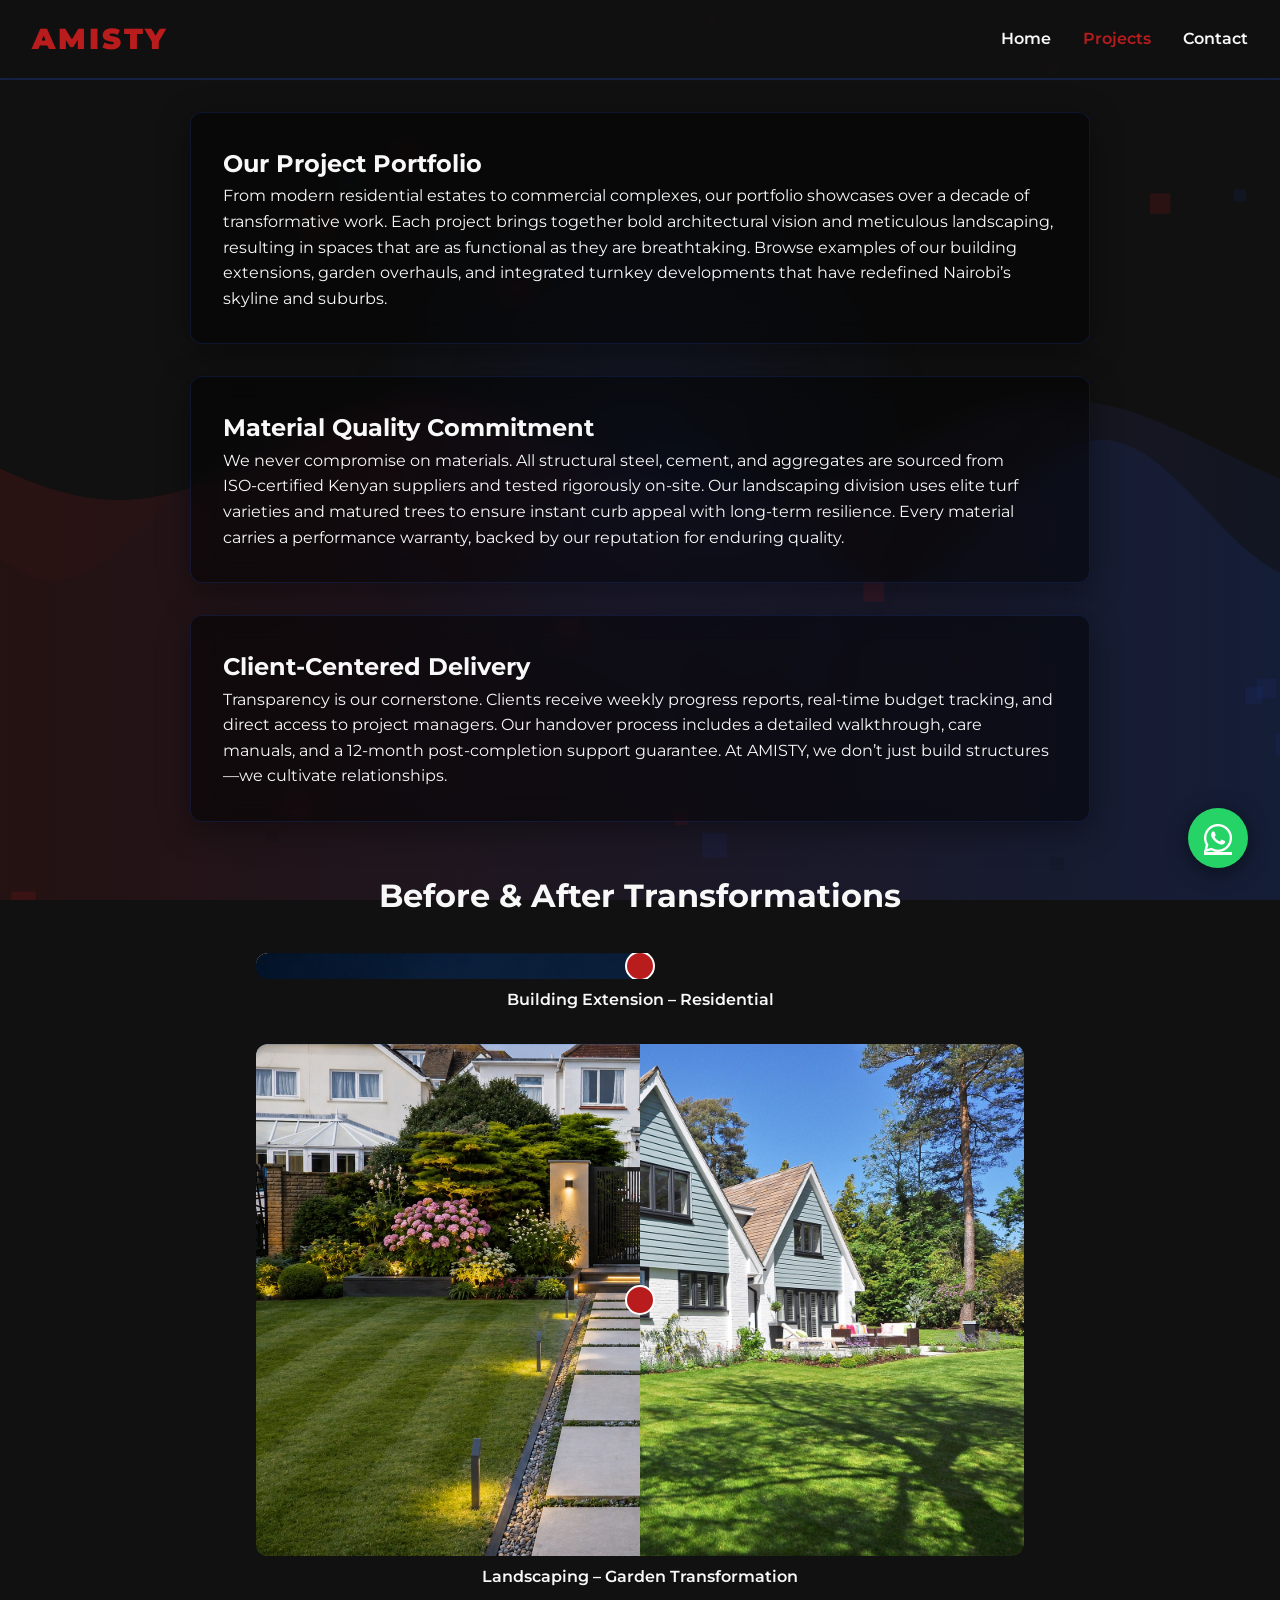
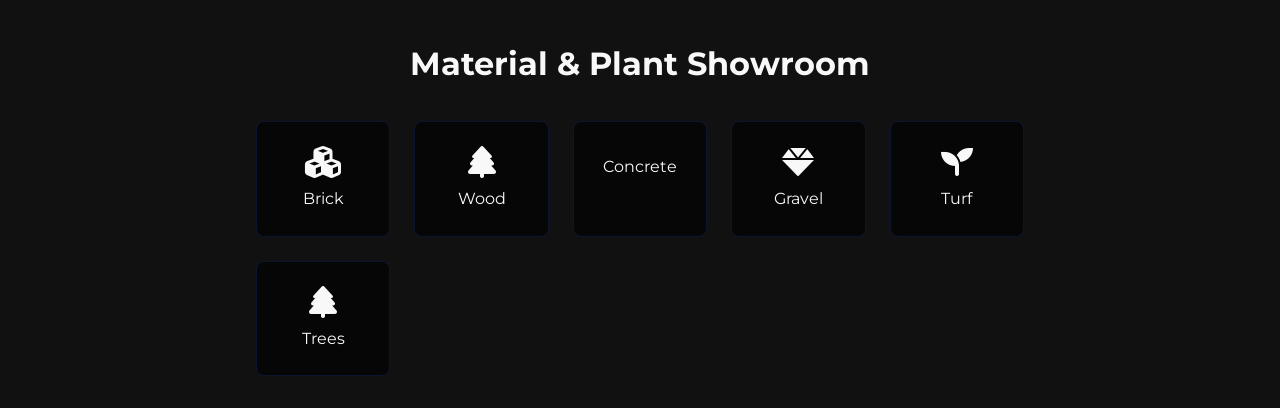
==== projects.html @ 43aec853 "Add files via upload" ====
<!DOCTYPE html>
<html lang="en">
<head>




  <!-- ============ SEO & GOOGLE INDEXING META TAGS ============ -->
<!-- Primary Meta Tags -->
<meta name="title" content="AMISTY Construction | Professional Building & Landscaping Services Kenya">
<meta name="description" content="AMISTY Construction offers professional building and landscaping services in Kenya. Transform your space with expert construction, renovation, and landscape design. Contact us at 0705455312.">
<meta name="keywords" content="construction Kenya, building services Kenya, landscaping Kenya, AMISTY construction, Nairobi construction, building contractors Kenya, landscape design Kenya, home renovation Kenya">
<meta name="author" content="AMISTY Construction">
<meta name="robots" content="index, follow, max-snippet:-1, max-image-preview:large, max-video-preview:-1">
<meta name="googlebot" content="index, follow">
<meta name="language" content="English">
<meta name="revisit-after" content="7 days">
<meta name="rating" content="General">

<!-- Open Graph / Facebook -->
<meta property="og:type" content="website">
<meta property="og:url" content="https://amisty.co.ke/">
<meta property="og:title" content="AMISTY Construction | Professional Building & Landscaping Services">
<meta property="og:description" content="Transform your space with AMISTY Construction. Expert building, renovation, and landscaping services in Kenya. Quality craftsmanship guaranteed.">
<meta property="og:image" content="https://amisty.co.ke/images/amisty-og-image.jpg">
<meta property="og:site_name" content="AMISTY Construction">
<meta property="og:locale" content="en_KE">
<meta property="og:image:width" content="1200">
<meta property="og:image:height" content="630">

<!-- Twitter -->
<meta property="twitter:card" content="summary_large_image">
<meta property="twitter:url" content="https://amisty.co.ke/">
<meta property="twitter:title" content="AMISTY Construction | Building & Landscaping Kenya">
<meta property="twitter:description" content="Professional building and landscaping services in Kenya. Quality construction, renovation, and landscape design.">
<meta property="twitter:image" content="https://amisty.co.ke/images/amisty-og-image.jpg">

<!-- Geo Tags for Kenya -->
<meta name="geo.region" content="KE">
<meta name="geo.placename" content="Nairobi">
<meta name="geo.position" content="-1.2921;36.8219">
<meta name="ICBM" content="-1.2921, 36.8219">

<!-- Canonical URL -->
<link rel="canonical" href="https://amisty.co.ke/">

<!-- Google Site Verification (Replace with your code from Google Search Console) -->
<meta name="google-site-verification" content="YOUR_GOOGLE_VERIFICATION_CODE">

<!-- Schema.org Structured Data -->
<script type="application/ld+json">
{
  "@context": "https://schema.org",
  "@type": "LocalBusiness",
  "name": "AMISTY Construction",
  "description": "Professional building and landscaping services in Kenya",
  "url": "https://amisty.co.ke",
  "telephone": "+254705455312",
  "email": "hello@amisty.co.ke",
  "address": {
    "@type": "PostalAddress",
    "addressLocality": "Nairobi",
    "addressCountry": "KE"
  },
  "openingHoursSpecification": [
    {
      "@type": "OpeningHoursSpecification",
      "dayOfWeek": ["Monday", "Tuesday", "Wednesday", "Thursday", "Friday"],
      "opens": "08:00",
      "closes": "18:00"
    },
    {
      "@type": "OpeningHoursSpecification",
      "dayOfWeek": "Saturday",
      "opens": "09:00",
      "closes": "14:00"
    }
  ],
  "priceRange": "$$",
  "areaServed": {
    "@type": "Country",
    "name": "Kenya"
  },
  "sameAs": [
    "https://www.facebook.com/amistyconstruction",
    "https://www.instagram.com/amistyconstruction",
    "https://twitter.com/amistybuild"
  ]
}
</script>

<!-- Favicon -->
<link rel="icon" type="image/x-icon" href="/favicon.ico">
<link rel="apple-touch-icon" href="/apple-touch-icon.png">

<!-- PWA Manifest -->
<link rel="manifest" href="/manifest.json">


  <meta charset="UTF-8">
  <meta name="viewport" content="width=device-width, initial-scale=1.0">
  <title>AMISTY Construction - Projects</title>
  <link href="https://fonts.googleapis.com/css2?family=Montserrat:wght@400;600;700;900&display=swap" rel="stylesheet">
  <link rel="stylesheet" href="https://cdnjs.cloudflare.com/ajax/libs/font-awesome/6.0.0-beta3/css/all.min.css">
  <link rel="stylesheet" href="css/style-projects.css">
</head>
<body>
  <canvas id="bg-canvas"></canvas>
  <div class="tilt-shape"></div>

  <header class="site-header">
    <div class="logo">AMISTY</div>
    <button class="hamburger" aria-label="Menu">&#9776;</button>
    <nav class="main-nav">
      <ul>
        <li><a href="index.html">Home</a></li>
        <li><a href="projects.html" class="active">Projects</a></li>
        <li><a href="contact.html">Contact</a></li>
      </ul>
    </nav>
  </header>

  <a href="https://wa.me/254705455312?text=Hello%20AMISTY%20Construction%2C%20I%27m%20interested%20in%20your%20services.%20Please%20contact%20me." class="whatsapp-float" target="_blank" rel="noopener" aria-label="WhatsApp">
    <i class="fab fa-whatsapp"></i>
  </a>

  <main>
    <section class="content-section glass-card fade-in">
      <h2>Our Project Portfolio</h2>
      <p>From modern residential estates to commercial complexes, our portfolio showcases over a decade of transformative work. Each project brings together bold architectural vision and meticulous landscaping, resulting in spaces that are as functional as they are breathtaking. Browse examples of our building extensions, garden overhauls, and integrated turnkey developments that have redefined Nairobi’s skyline and suburbs.</p>
    </section>

    <section class="content-section glass-card fade-in">
      <h2>Material Quality Commitment</h2>
      <p>We never compromise on materials. All structural steel, cement, and aggregates are sourced from ISO‑certified Kenyan suppliers and tested rigorously on-site. Our landscaping division uses elite turf varieties and matured trees to ensure instant curb appeal with long‑term resilience. Every material carries a performance warranty, backed by our reputation for enduring quality.</p>
    </section>

    <section class="content-section glass-card fade-in">
      <h2>Client‑Centered Delivery</h2>
      <p>Transparency is our cornerstone. Clients receive weekly progress reports, real‑time budget tracking, and direct access to project managers. Our handover process includes a detailed walkthrough, care manuals, and a 12‑month post‑completion support guarantee. At AMISTY, we don’t just build structures—we cultivate relationships.</p>
    </section>

    <!-- Before/After Sliders -->
    <h2 class="section-title">Before & After Transformations</h2>
    <div class="slider-container fade-in">
      <div class="before-after">
        <div class="ba-images">
          <img src="house1.jpg" alt="Before building" class="ba-before">
          <img src="fhouse1.png" alt="After building" class="ba-after" id="after-img-1">
        </div>
        <input type="range" min="0" max="100" value="50" class="ba-slider" id="slider1">
      </div>
      <p class="slider-caption">Building Extension – Residential</p>
    </div>

    <div class="slider-container fade-in">
      <div class="before-after">
        <div class="ba-images">
          <img src="landscaping1.jpg" alt="Before landscaping" class="ba-before">
          <img src="flandscaping1.png" alt="After landscaping" class="ba-after" id="after-img-2">
        </div>
        <input type="range" min="0" max="100" value="50" class="ba-slider" id="slider2">
      </div>
      <p class="slider-caption">Landscaping – Garden Transformation</p>
    </div>

    <!-- Material & Plant Showroom -->
    <h2 class="section-title">Material & Plant Showroom</h2>
    <div class="showroom-grid fade-in">
      <div class="showroom-item" data-item="brick"><i class="fas fa-cubes"></i><span>Brick</span></div>
      <div class="showroom-item" data-item="wood"><i class="fas fa-tree"></i><span>Wood</span></div>
      <div class="showroom-item" data-item="concrete"><i class="fas fa-trowel"></i><span>Concrete</span></div>
      <div class="showroom-item" data-item="gravel"><i class="fas fa-gem"></i><span>Gravel</span></div>
      <div class="showroom-item" data-item="turf"><i class="fas fa-seedling"></i><span>Turf</span></div>
      <div class="showroom-item" data-item="trees"><i class="fas fa-tree"></i><span>Trees</span></div>
    </div>

    <!-- Modal for material/plant -->
    <div class="modal-overlay" id="modal">
      <div class="modal-content glass-card">
        <span class="modal-close" id="modal-close">&times;</span>
        <h3 id="modal-title"></h3>
        <img id="modal-img" src="" alt="">
        <p id="modal-desc"></p>
      </div>
    </div>
  </main>








  <script src="js/projects.js"></script>
</body>
</html>
---- css/style-projects.css ----
/* Same base as home, copy necessary including header, whatsapp, glass, etc. We'll rewrite minimal common styles. */
* { margin:0; padding:0; box-sizing:border-box; }
body { font-family:'Montserrat', sans-serif; background:#111111; color:#F8F8F8; overflow-x:hidden; position:relative; line-height:1.6; }
#bg-canvas { position:fixed; top:0; left:0; width:100%; height:100%; z-index:-2; pointer-events:none; }
.tilt-shape { position:fixed; top:50%; left:50%; width:600px; height:600px; background:radial-gradient(circle, rgba(30,58,138,0.2) 0%, transparent 70%); clip-path:polygon(30% 0%, 70% 0%, 100% 30%, 100% 70%, 70% 100%, 30% 100%, 0% 70%, 0% 30%); transform:translate(-50%,-50%); z-index:-1; pointer-events:none; transition: transform 0.1s ease-out; }

.site-header { display:flex; justify-content:space-between; align-items:center; padding:1rem 2rem; background:rgba(17,17,17,0.8); backdrop-filter:blur(10px); position:sticky; top:0; z-index:100; border-bottom:2px solid rgba(30,58,138,0.4); }
.logo { font-size:1.8rem; font-weight:900; letter-spacing:3px; color:#B91C1C; }
.hamburger { display:none; font-size:2rem; background:none; border:none; color:#F8F8F8; cursor:pointer; }
.main-nav ul { list-style:none; display:flex; gap:2rem; }
.main-nav a { color:#F8F8F8; text-decoration:none; font-weight:600; transition: color 0.3s; }
.main-nav a:hover,.main-nav a.active { color:#B91C1C; }
.whatsapp-float { position:fixed; bottom:2rem; right:2rem; background:#25D366; width:60px; height:60px; border-radius:50%; display:flex; align-items:center; justify-content:center; color:white; font-size:2rem; box-shadow:0 4px 20px rgba(0,0,0,0.5); z-index:200; transition:transform 0.3s; }
.whatsapp-float:hover { transform:scale(1.1); }
.glass-card { background:rgba(0,0,0,0.5); backdrop-filter:blur(12px); border:1px solid rgba(30,58,138,0.3); border-radius:12px; padding:2rem; margin:2rem auto; max-width:900px; box-shadow:0 8px 32px rgba(0,0,0,0.4); }
.section-title { text-align:center; font-size:2rem; margin-top:3rem; }

/* Sliders */
.slider-container { max-width:800px; margin:2rem auto; padding:0 1rem; }
.before-after { position:relative; overflow:hidden; border-radius:12px; }
.ba-images img { width:100%; height:auto; display:block; }
.ba-before { position:relative; z-index:1; }
.ba-after { position:absolute; top:0; left:0; height:100%; width:50%; object-fit:cover; z-index:2; clip-path: inset(0 50% 0 0); }
.ba-slider { position:absolute; top:50%; left:0; width:100%; z-index:3; transform:translateY(-50%); -webkit-appearance:none; appearance:none; background:transparent; height:10px; }
.ba-slider::-webkit-slider-thumb { -webkit-appearance:none; appearance:none; width:30px; height:30px; background:#B91C1C; border-radius:50%; cursor:pointer; border:2px solid white; }
.slider-caption { text-align:center; margin-top:0.5rem; font-weight:600; }

/* Showroom */
.showroom-grid { display:grid; grid-template-columns: repeat(auto-fit, minmax(120px,1fr)); gap:1.5rem; max-width:800px; margin:2rem auto; padding:0 1rem; }
.showroom-item { background:rgba(0,0,0,0.6); border:1px solid rgba(30,58,138,0.3); border-radius:8px; padding:1.5rem; text-align:center; cursor:pointer; transition:0.3s; }
.showroom-item i { font-size:2rem; display:block; margin-bottom:0.5rem; }
.showroom-item:hover { background:#1E3A8A; color:white; }

/* Modal */
.modal-overlay { display:none; position:fixed; top:0; left:0; width:100%; height:100%; background:rgba(0,0,0,0.8); z-index:300; justify-content:center; align-items:center; }
.modal-content { position:relative; max-width:500px; width:90%; text-align:center; }
.modal-close { position:absolute; top:10px; right:20px; font-size:2rem; cursor:pointer; color:white; }
#modal-img { width:100%; max-height:300px; object-fit:cover; margin:1rem 0; border-radius:8px; }

.fade-in { opacity:0; transform:translateY(30px); transition:0.6s; }
.fade-in.visible { opacity:1; transform:translateY(0); }

@media (max-width:768px) {
  .hamburger { display:block; }
  .main-nav { position:fixed; top:0; left:-100%; width:70%; height:100vh; background:rgba(0,0,0,0.95); backdrop-filter:blur(10px); flex-direction:column; padding:2rem; transition:left 0.3s; z-index:99; }
  .main-nav.active { left:0; }
  .main-nav ul { flex-direction:column; gap:1.5rem; }
}
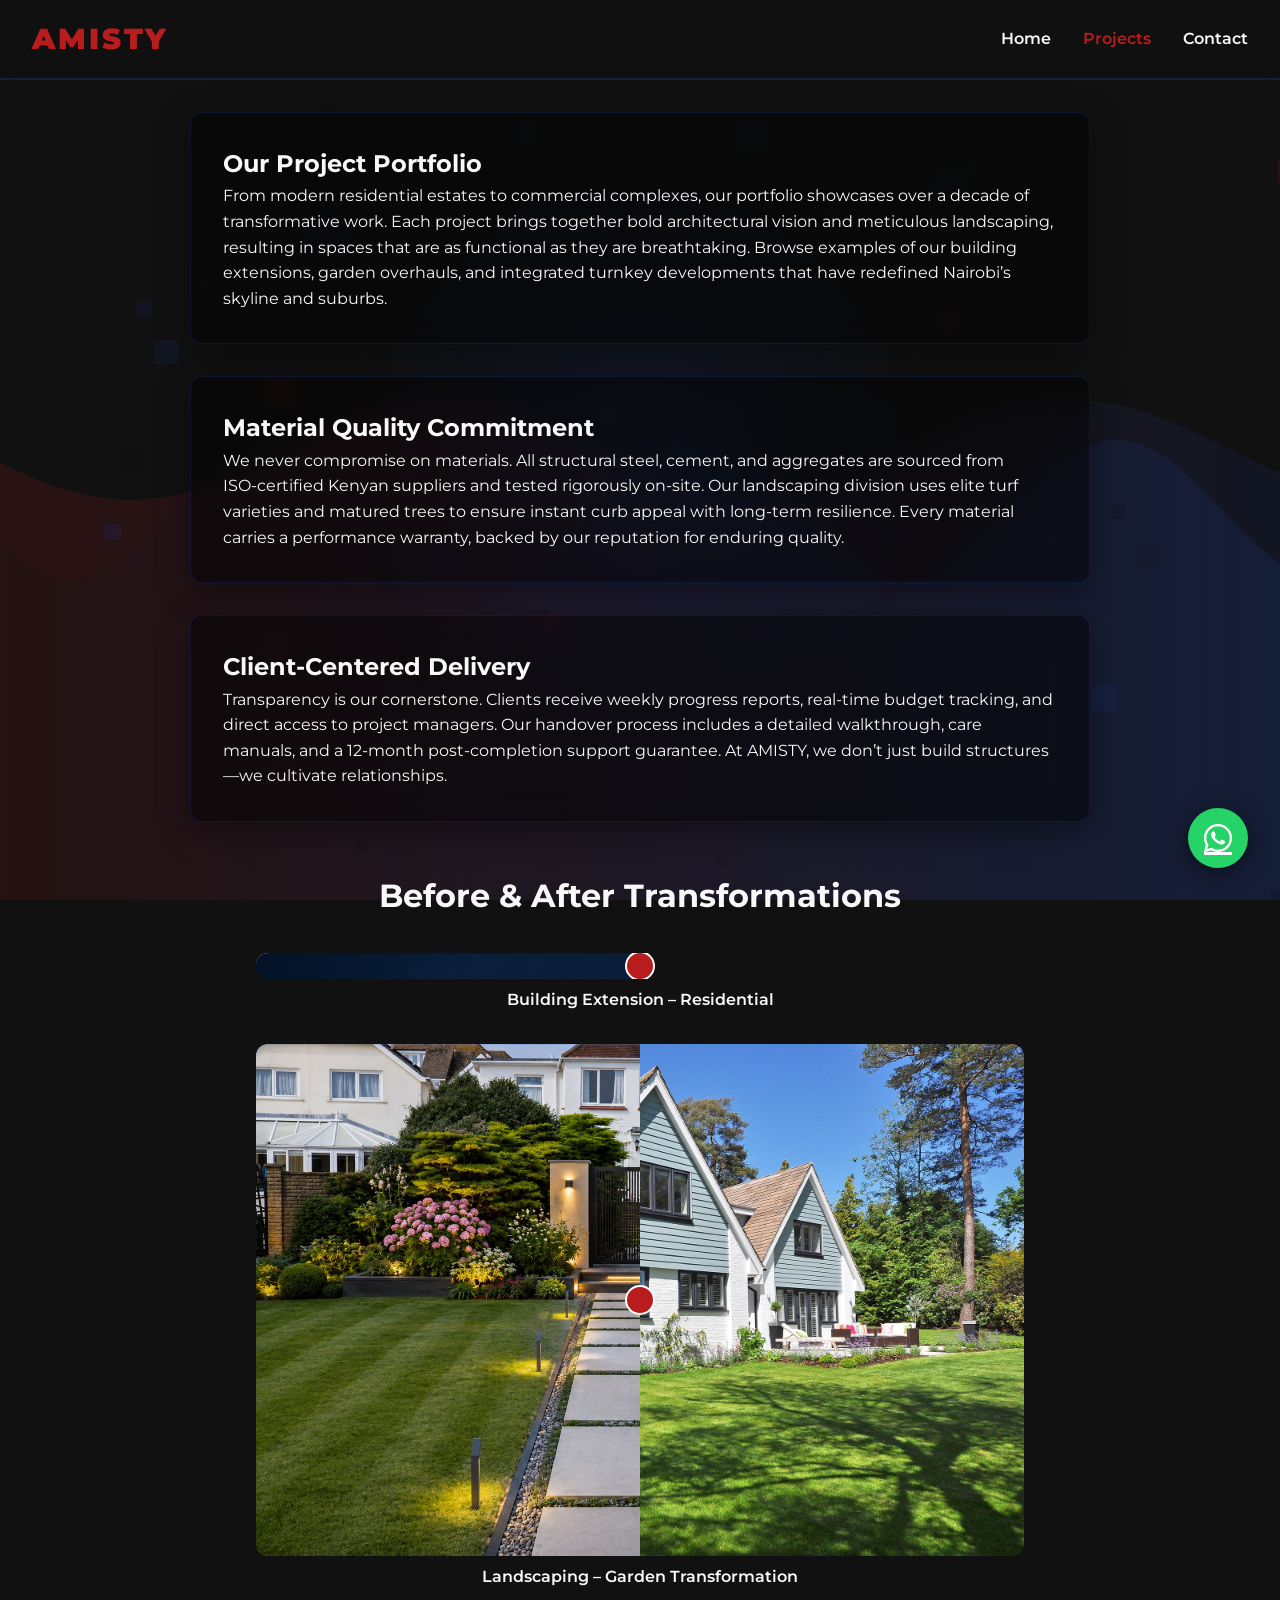
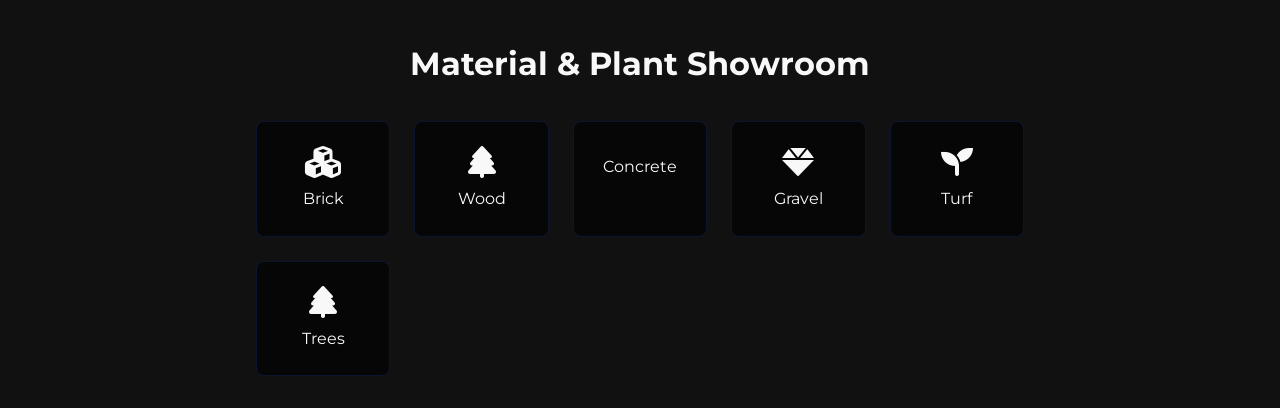
==== commit dcf9219b: "Update projects.html" ====
--- a/projects.html
+++ b/projects.html
@@ -10,7 +10,7 @@
 <!-- Primary Meta Tags -->
 <meta name="title" content="AMISTY Construction | Professional Building & Landscaping Services Kenya">
 <meta name="description" content="AMISTY Construction offers professional building and landscaping services in Kenya. Transform your space with expert construction, renovation, and landscape design. Contact us at 0705455312.">
-<meta name="keywords" content="construction Kenya, building services Kenya, landscaping Kenya, AMISTY construction, Nairobi construction, building contractors Kenya, landscape design Kenya, home renovation Kenya">
+<meta name="keywords" content="amisty construction,construction Kenya, building services Kenya, landscaping Kenya, AMISTY construction, Nairobi construction, building contractors Kenya, landscape design Kenya, home renovation Kenya">
 <meta name="author" content="AMISTY Construction">
 <meta name="robots" content="index, follow, max-snippet:-1, max-image-preview:large, max-video-preview:-1">
 <meta name="googlebot" content="index, follow">
@@ -196,4 +196,4 @@
 
   <script src="js/projects.js"></script>
 </body>
-</html>+</html>
